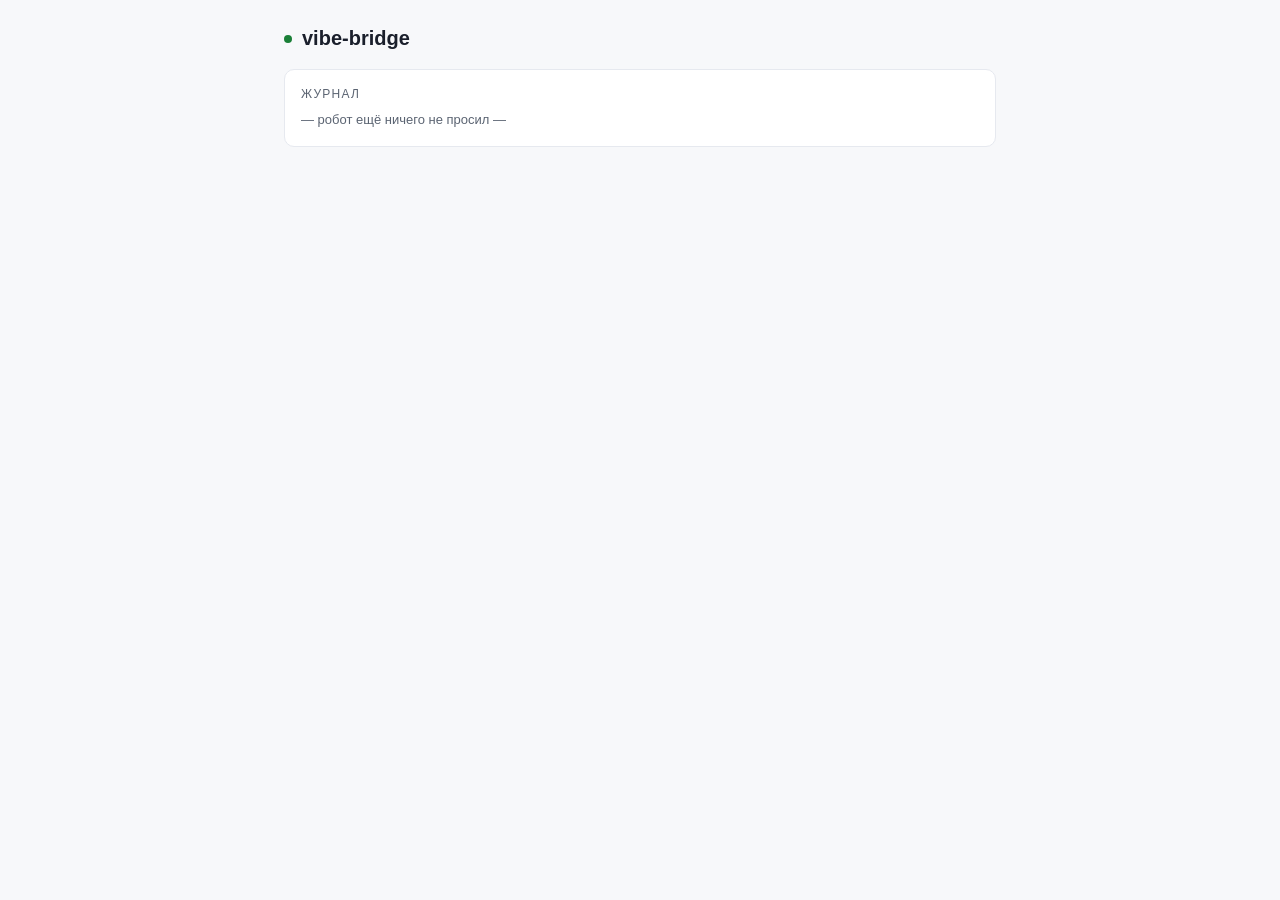
==== macbridge/webui/index.html @ 5246b135 "T-WS: walking skeleton — один ASGI-процесс: MCP-mount + панель + SSE + консент по HTTP - web.py: Sta" ====
<!doctype html>
<html lang="ru">
<head>
<meta charset="utf-8">
<meta name="viewport" content="width=device-width, initial-scale=1">
<title>vibe-bridge</title>
<style>
/* workbench tokens (verbatim subset; canonical: docs/design/ui.md) */
:root{--bg:#f7f8fa;--panel:#fff;--panel-2:#f7f8fa;--ink:#1a1f2b;--muted:#5b6472;
--border:#e6e9ef;--border-strong:#d7dce4;--accent:#2f6feb;--accent-weak:#eaf0fe;
--accent-ink:#fff;--ok:#1a7f37;--ok-weak:#e6f4ea;--warn:#9a6700;--warn-weak:#fff3d6;
--danger:#d1242f;--danger-weak:#fde8e9;--r-control:6px;--r-card:10px;--r-pill:999px;
--dur:.18s;--font-ui:-apple-system,"SF Pro","Segoe UI",sans-serif;
--font-data:ui-monospace,"SF Mono",Menlo,monospace;color-scheme:light}
@media (prefers-color-scheme: dark){:root{color-scheme:dark;--bg:#0f1218;--panel:#161b24;
--panel-2:#1b212c;--ink:#e8ecf3;--muted:#8a93a6;--border:#232a36;--border-strong:#2c3441;
--accent:#4b8bff;--accent-weak:#1b2740;--accent-ink:#0f1218;--ok:#3fb960;--ok-weak:#12281a;
--warn:#d9a93f;--warn-weak:#2b2210;--danger:#e5534b;--danger-weak:#2d1517}}
*{box-sizing:border-box;margin:0}
body{font:13px/1.45 var(--font-ui);background:var(--bg);color:var(--ink);padding:24px;max-width:760px;margin:0 auto}
h1{font-size:20px;display:flex;align-items:center;gap:10px}
.dot{width:8px;height:8px;border-radius:50%;display:inline-block;flex:none}
.card{background:var(--panel);border:1px solid var(--border);border-radius:var(--r-card);padding:16px;margin-top:16px}
.cap{font-size:12px;text-transform:uppercase;letter-spacing:.1em;color:var(--muted);margin-bottom:8px}
.consent{border-color:var(--warn)}
.consent .line{font-size:15px;font-weight:600;margin-bottom:12px}
.btn{font:600 13px var(--font-ui);border-radius:var(--r-control);padding:7px 14px;border:1px solid transparent;cursor:pointer;transition:background var(--dur)}
.btn.primary{background:var(--accent);color:var(--accent-ink)}
.btn.ghost{background:transparent;border-color:var(--border-strong);color:var(--ink)}
.btn.dangerous{background:transparent;border-color:var(--danger);color:var(--danger)}
.btn:focus-visible{outline:2px solid var(--accent);outline-offset:2px}
.row{display:flex;gap:12px;align-items:center;min-height:32px;border-bottom:1px solid var(--border);font-size:13px}
.row:last-child{border-bottom:0}
.row .t{margin-left:auto;color:var(--muted);font-family:var(--font-data);font-size:11px;white-space:nowrap}
.banner{background:var(--panel-2);color:var(--muted);border:1px solid var(--border);border-radius:var(--r-card);padding:8px 16px;margin-top:16px;font-weight:600;display:none}
.mono{font-family:var(--font-data)}
#empty{color:var(--muted)}
</style>
</head>
<body>
<h1><span class="dot" id="statedot" style="background:var(--ok)"></span>vibe-bridge</h1>
<div class="banner" id="paused">Мост на паузе — для робота этот компьютер выглядит выключенным.</div>

<div class="card consent" id="consent" style="display:none">
  <div class="cap">Робот · запрос действия</div>
  <div class="line" id="summary"></div>
  <div style="display:flex;gap:8px;flex-wrap:wrap">
    <button class="btn primary" onclick="decide('allow')">Разрешить</button>
    <button class="btn ghost" onclick="decide('allow_grant')">Разрешить на 15 мин</button>
    <button class="btn dangerous" onclick="decide('deny')">Отклонить</button>
  </div>
</div>

<div class="card">
  <div class="cap">Журнал <span class="mono" id="grant" style="text-transform:none;letter-spacing:0"></span></div>
  <div id="feed"><div id="empty">— робот ещё ничего не просил —</div></div>
</div>

<script>
const DECISION_WORDS = {auto:"исполнено", allow:"разрешено", allow_grant:"разрешено (грант)",
  deny:"отказ владельца", timeout:"таймаут — отказ", paused:"пауза — отказ"};
function render(s){
  document.getElementById("paused").style.display = s.paused ? "block" : "none";
  document.getElementById("statedot").style.background =
    s.paused ? "var(--muted)" : "var(--ok)";
  const c = document.getElementById("consent");
  c.style.display = s.pending ? "block" : "none";
  if (s.pending) document.getElementById("summary").textContent = "Робот хочет: " + s.pending.summary;
  document.getElementById("grant").textContent =
    s.grant_left_s > 0 ? " · грант ещё " + Math.ceil(s.grant_left_s/60) + " мин" : "";
  const feed = document.getElementById("feed");
  if (s.recent && s.recent.length){
    feed.innerHTML = s.recent.slice().reverse().map(e =>
      `<div class="row"><span class="dot" style="background:${e.ok?"var(--ok)":"var(--danger)"}"></span>` +
      `<span>${esc(e.tool)} — ${DECISION_WORDS[e.decision]||esc(e.decision)}${e.ok?"":" ✗"}</span>` +
      `<span class="t">${esc((e.ts||"").slice(11,19))}</span></div>`).join("");
  }
}
function esc(x){const d=document.createElement("div");d.textContent=String(x??"");return d.innerHTML}
async function decide(decision){
  await fetch("/api/consent/decide", {method:"POST",
    headers:{"Content-Type":"application/json"}, body:JSON.stringify({decision})});
}
const es = new EventSource("/events");
es.addEventListener("state", ev => render(JSON.parse(ev.data)));
fetch("/api/state").then(r=>r.json()).then(render);
</script>
</body>
</html>
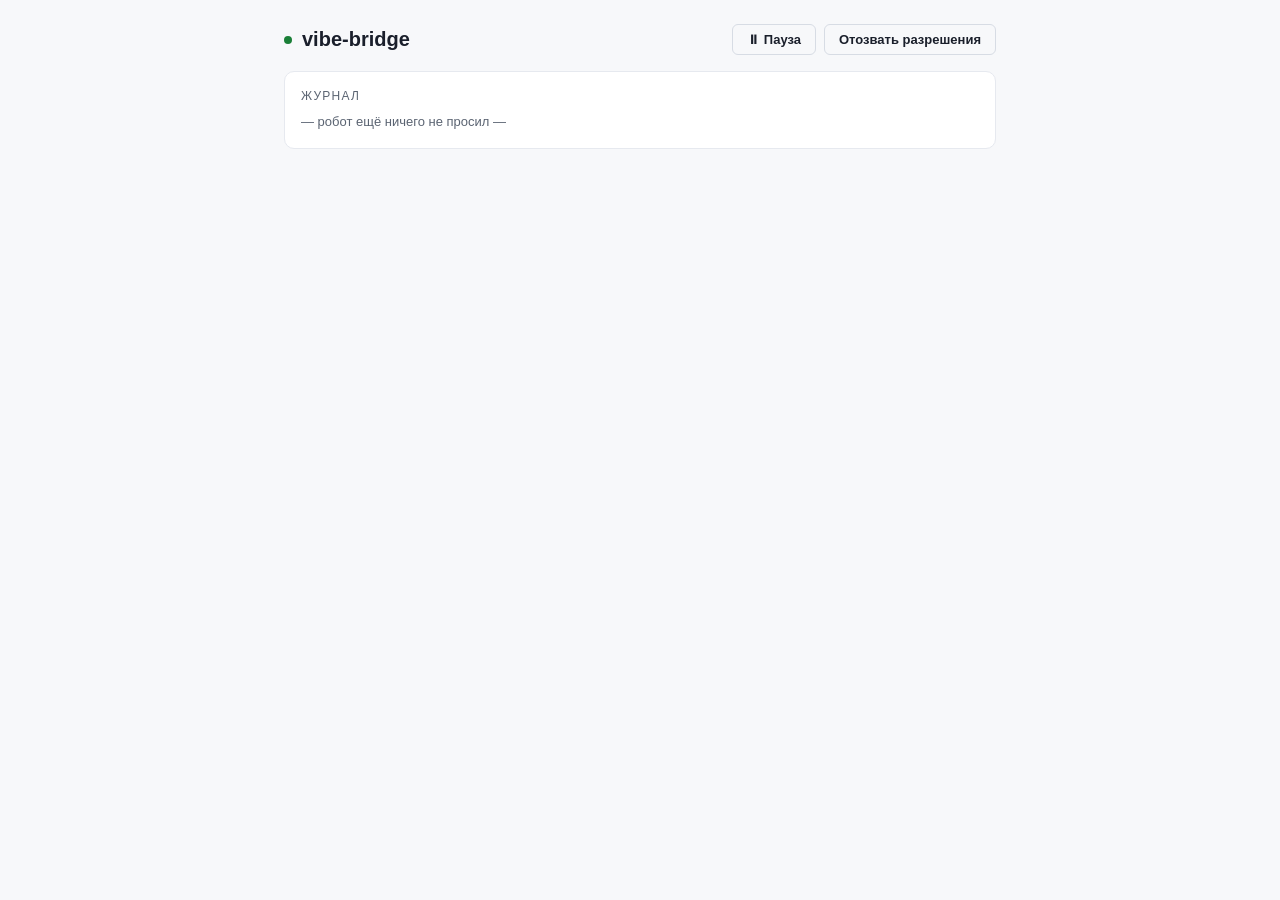
==== commit dc7cc590: "T-CORE: consent v2, карта способностей, человеческий журнал - consent.py: id у запроса, первое валид" ====
--- a/macbridge/webui/index.html
+++ b/macbridge/webui/index.html
@@ -38,7 +38,12 @@
 </style>
 </head>
 <body>
-<h1><span class="dot" id="statedot" style="background:var(--ok)"></span>vibe-bridge</h1>
+<h1><span class="dot" id="statedot" style="background:var(--ok)"></span>vibe-bridge
+  <span style="margin-left:auto;display:flex;gap:8px">
+    <button class="btn ghost" id="pausebtn" onclick="togglePause()">⏸ Пауза</button>
+    <button class="btn ghost" onclick="fetch('/api/grants/revoke',{method:'POST'})" title="Следующее действие снова спросит">Отозвать разрешения</button>
+  </span>
+</h1>
 <div class="banner" id="paused">Мост на паузе — для робота этот компьютер выглядит выключенным.</div>
 
 <div class="card consent" id="consent" style="display:none">
@@ -58,28 +63,41 @@
 
 <script>
 const DECISION_WORDS = {auto:"исполнено", allow:"разрешено", allow_grant:"разрешено (грант)",
-  deny:"отказ владельца", timeout:"таймаут — отказ", paused:"пауза — отказ"};
+  deny:"отказ владельца", timeout:"таймаут — отказ", paused:"пауза — отказ",
+  unavailable:"недоступно на этой системе"};
+let cur = {paused:false, pendingId:null};
 function render(s){
+  cur.paused = s.paused; cur.pendingId = s.pending ? s.pending.id : null;
   document.getElementById("paused").style.display = s.paused ? "block" : "none";
   document.getElementById("statedot").style.background =
     s.paused ? "var(--muted)" : "var(--ok)";
+  document.getElementById("pausebtn").textContent = s.paused ? "▶ Снять паузу" : "⏸ Пауза";
   const c = document.getElementById("consent");
   c.style.display = s.pending ? "block" : "none";
-  if (s.pending) document.getElementById("summary").textContent = "Робот хочет: " + s.pending.summary;
+  if (s.pending){
+    let extra = s.pending_count > 1 ? ` (в очереди ещё ${s.pending_count-1})` : "";
+    document.getElementById("summary").textContent = "Робот хочет: " + s.pending.summary + extra;
+  }
   document.getElementById("grant").textContent =
     s.grant_left_s > 0 ? " · грант ещё " + Math.ceil(s.grant_left_s/60) + " мин" : "";
   const feed = document.getElementById("feed");
   if (s.recent && s.recent.length){
     feed.innerHTML = s.recent.slice().reverse().map(e =>
       `<div class="row"><span class="dot" style="background:${e.ok?"var(--ok)":"var(--danger)"}"></span>` +
-      `<span>${esc(e.tool)} — ${DECISION_WORDS[e.decision]||esc(e.decision)}${e.ok?"":" ✗"}</span>` +
+      `<span>${esc(e.line||e.tool)} — ${DECISION_WORDS[e.decision]||esc(e.decision)}${e.ok?"":" ✗"}</span>` +
       `<span class="t">${esc((e.ts||"").slice(11,19))}</span></div>`).join("");
   }
 }
 function esc(x){const d=document.createElement("div");d.textContent=String(x??"");return d.innerHTML}
 async function decide(decision){
   await fetch("/api/consent/decide", {method:"POST",
-    headers:{"Content-Type":"application/json"}, body:JSON.stringify({decision})});
+    headers:{"Content-Type":"application/json"},
+    body:JSON.stringify({decision, id: cur.pendingId})});
+}
+async function togglePause(){
+  await fetch("/api/pause", {method:"POST",
+    headers:{"Content-Type":"application/json"},
+    body:JSON.stringify({paused: !cur.paused})});
 }
 const es = new EventSource("/events");
 es.addEventListener("state", ev => render(JSON.parse(ev.data)));
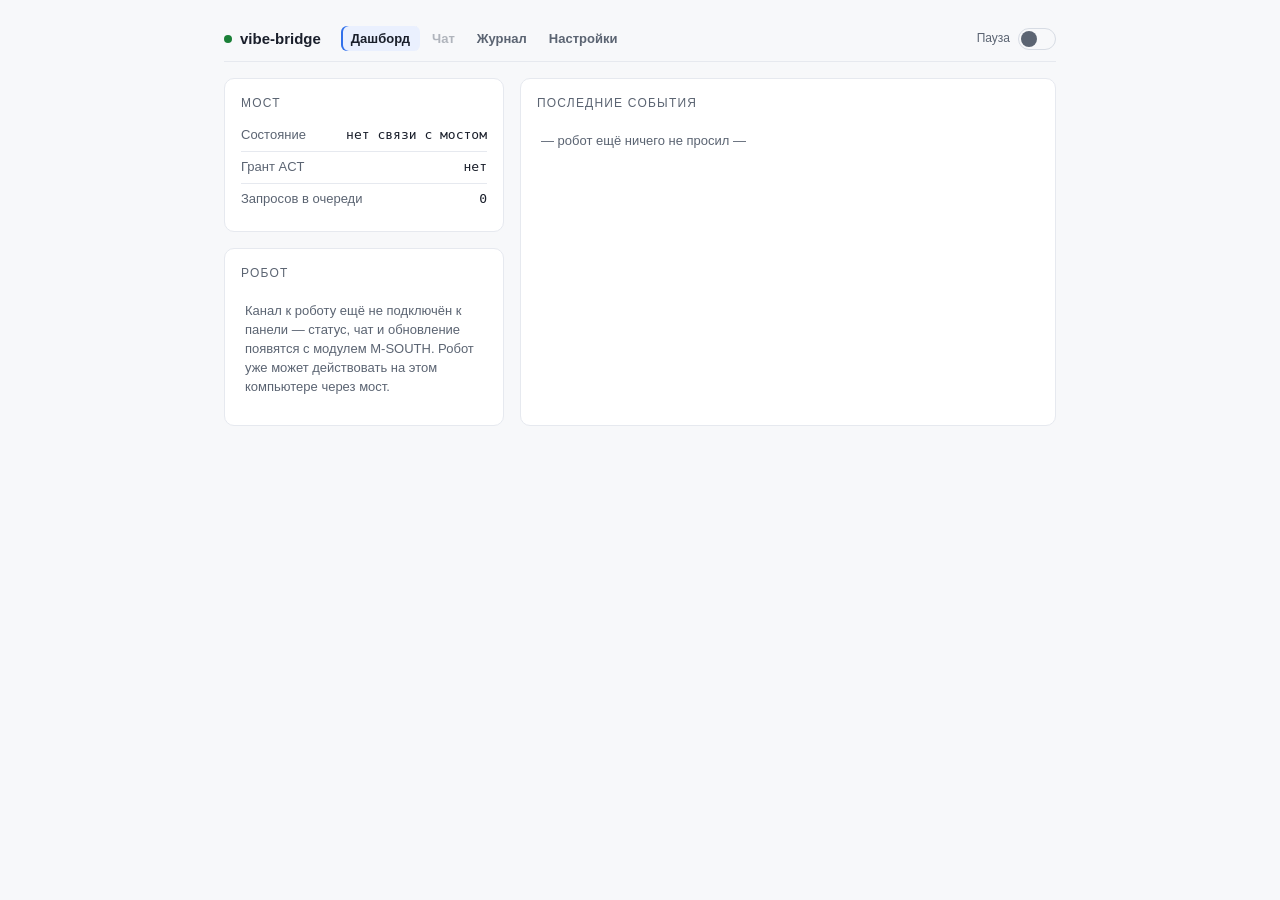
==== commit 1737f7df: "T-PANEL: полноценная панель + фикс замороженного event loop на ACT-консенте - webui: вкладки Дашборд" ====
--- a/macbridge/webui/index.html
+++ b/macbridge/webui/index.html
@@ -10,45 +10,82 @@
 --border:#e6e9ef;--border-strong:#d7dce4;--accent:#2f6feb;--accent-weak:#eaf0fe;
 --accent-ink:#fff;--ok:#1a7f37;--ok-weak:#e6f4ea;--warn:#9a6700;--warn-weak:#fff3d6;
 --danger:#d1242f;--danger-weak:#fde8e9;--r-control:6px;--r-card:10px;--r-pill:999px;
---dur:.18s;--font-ui:-apple-system,"SF Pro","Segoe UI",sans-serif;
+--dur:.18s;--dur-h:.12s;--ease:cubic-bezier(.2,0,0,1);
+--font-ui:-apple-system,"SF Pro","Segoe UI",sans-serif;
 --font-data:ui-monospace,"SF Mono",Menlo,monospace;color-scheme:light}
 @media (prefers-color-scheme: dark){:root{color-scheme:dark;--bg:#0f1218;--panel:#161b24;
 --panel-2:#1b212c;--ink:#e8ecf3;--muted:#8a93a6;--border:#232a36;--border-strong:#2c3441;
 --accent:#4b8bff;--accent-weak:#1b2740;--accent-ink:#0f1218;--ok:#3fb960;--ok-weak:#12281a;
 --warn:#d9a93f;--warn-weak:#2b2210;--danger:#e5534b;--danger-weak:#2d1517}}
+@media (prefers-reduced-motion: reduce){:root{--dur:0s;--dur-h:0s}}
 *{box-sizing:border-box;margin:0}
-body{font:13px/1.45 var(--font-ui);background:var(--bg);color:var(--ink);padding:24px;max-width:760px;margin:0 auto}
-h1{font-size:20px;display:flex;align-items:center;gap:10px}
+body{font:13px/1.45 var(--font-ui);background:var(--bg);color:var(--ink);max-width:880px;margin:0 auto;padding:16px 24px 48px}
+button:focus-visible,a:focus-visible,[tabindex]:focus-visible{outline:2px solid var(--accent);outline-offset:2px}
+.appbar{display:flex;align-items:center;gap:12px;padding:10px 0;border-bottom:1px solid var(--border);position:sticky;top:0;background:var(--bg);z-index:5}
+.appbar .name{font-size:15px;font-weight:600;display:flex;gap:8px;align-items:center}
 .dot{width:8px;height:8px;border-radius:50%;display:inline-block;flex:none}
+.tabs{display:flex;gap:2px;margin-left:8px}
+.tab{padding:5px 10px;border-radius:var(--r-control);color:var(--muted);font-weight:600;background:none;border:none;font-size:13px;cursor:pointer;transition:background var(--dur-h) var(--ease)}
+.tab:hover{background:var(--panel-2)}
+.tab[aria-selected="true"]{background:var(--accent-weak);color:var(--ink);box-shadow:inset 2px 0 0 var(--accent)}
+.tab[disabled]{opacity:.45;cursor:not-allowed}
+.pausewrap{margin-left:auto;display:flex;align-items:center;gap:8px;font-size:12px;color:var(--muted)}
+.switch{width:38px;height:22px;border-radius:var(--r-pill);background:var(--panel-2);border:1px solid var(--border-strong);position:relative;cursor:pointer;transition:background var(--dur) var(--ease)}
+.switch::after{content:"";position:absolute;top:2px;left:2px;width:16px;height:16px;border-radius:50%;background:var(--muted);transition:left var(--dur) var(--ease)}
+.switch[aria-checked="true"]{background:var(--warn-weak);border-color:var(--warn)}
+.switch[aria-checked="true"]::after{left:18px;background:var(--warn)}
+.banner{background:var(--panel-2);color:var(--muted);border:1px solid var(--border);border-radius:var(--r-card);padding:8px 16px;margin-top:12px;font-weight:600;display:none}
 .card{background:var(--panel);border:1px solid var(--border);border-radius:var(--r-card);padding:16px;margin-top:16px}
 .cap{font-size:12px;text-transform:uppercase;letter-spacing:.1em;color:var(--muted);margin-bottom:8px}
 .consent{border-color:var(--warn)}
 .consent .line{font-size:15px;font-weight:600;margin-bottom:12px}
-.btn{font:600 13px var(--font-ui);border-radius:var(--r-control);padding:7px 14px;border:1px solid transparent;cursor:pointer;transition:background var(--dur)}
+.btn{font:600 13px var(--font-ui);border-radius:var(--r-control);padding:7px 14px;border:1px solid transparent;cursor:pointer;transition:background var(--dur-h) var(--ease),border-color var(--dur-h) var(--ease)}
 .btn.primary{background:var(--accent);color:var(--accent-ink)}
 .btn.ghost{background:transparent;border-color:var(--border-strong);color:var(--ink)}
+.btn.ghost:hover{background:var(--panel-2)}
 .btn.dangerous{background:transparent;border-color:var(--danger);color:var(--danger)}
-.btn:focus-visible{outline:2px solid var(--accent);outline-offset:2px}
-.row{display:flex;gap:12px;align-items:center;min-height:32px;border-bottom:1px solid var(--border);font-size:13px}
+.btn[disabled]{opacity:.45;cursor:not-allowed}
+.chip{display:inline-flex;align-items:center;gap:6px;font-family:var(--font-data);font-size:11px;border:1px solid var(--border);border-radius:var(--r-pill);padding:2px 8px;color:var(--ink)}
+.chip.okc{background:var(--ok-weak)} .chip.warnc{background:var(--warn-weak)} .chip.dangerc{background:var(--danger-weak)}
+.dot.ok{background:var(--ok)} .dot.warn{background:var(--warn)} .dot.danger{background:var(--danger)} .dot.mut{background:var(--muted)} .dot.info{background:var(--accent)}
+.kv{display:flex;justify-content:space-between;padding:6px 0;border-bottom:1px solid var(--border)}
+.kv:last-child{border-bottom:0}
+.kv .k{color:var(--muted)} .kv .v{font-family:var(--font-data)}
+.row{display:flex;gap:12px;align-items:center;min-height:34px;padding:0 4px;border-bottom:1px solid var(--border);transition:background var(--dur-h) var(--ease)}
+.row:hover{background:var(--panel-2)}
 .row:last-child{border-bottom:0}
 .row .t{margin-left:auto;color:var(--muted);font-family:var(--font-data);font-size:11px;white-space:nowrap}
-.banner{background:var(--panel-2);color:var(--muted);border:1px solid var(--border);border-radius:var(--r-card);padding:8px 16px;margin-top:16px;font-weight:600;display:none}
-.mono{font-family:var(--font-data)}
-#empty{color:var(--muted)}
+.empty{color:var(--muted);padding:12px 4px}
+.filters{display:flex;gap:2px;margin-bottom:8px}
+.grid2{display:grid;grid-template-columns:280px 1fr;gap:16px}
+@media (max-width:760px){.grid2{grid-template-columns:1fr}}
+table{width:100%;border-collapse:collapse;font-size:13px}
+td,th{text-align:left;padding:7px 8px;border-bottom:1px solid var(--border)}
+th{font-size:12px;text-transform:uppercase;letter-spacing:.08em;color:var(--muted);background:var(--panel-2);position:sticky;top:0}
+td.mono{font-family:var(--font-data);font-size:12px}
+.view{display:none}.view.on{display:block}
+.note{font-size:11px;color:var(--muted)}
 </style>
 </head>
 <body>
-<h1><span class="dot" id="statedot" style="background:var(--ok)"></span>vibe-bridge
-  <span style="margin-left:auto;display:flex;gap:8px">
-    <button class="btn ghost" id="pausebtn" onclick="togglePause()">⏸ Пауза</button>
-    <button class="btn ghost" onclick="fetch('/api/grants/revoke',{method:'POST'})" title="Следующее действие снова спросит">Отозвать разрешения</button>
+<header class="appbar">
+  <span class="name"><span class="dot ok" id="statedot"></span>vibe-bridge</span>
+  <nav class="tabs" role="tablist">
+    <button class="tab" role="tab" aria-selected="true" data-view="dash">Дашборд</button>
+    <button class="tab" role="tab" disabled title="Появится после подключения канала к роботу (модуль M-SOUTH)">Чат</button>
+    <button class="tab" role="tab" aria-selected="false" data-view="journal">Журнал</button>
+    <button class="tab" role="tab" aria-selected="false" data-view="settings">Настройки</button>
+  </nav>
+  <span class="pausewrap">Пауза
+    <span class="switch" id="pauseSw" role="switch" aria-checked="false" tabindex="0" title="Пауза: мост отвечает роботу как выключенный компьютер"></span>
   </span>
-</h1>
-<div class="banner" id="paused">Мост на паузе — для робота этот компьютер выглядит выключенным.</div>
-
-<div class="card consent" id="consent" style="display:none">
+</header>
+
+<div class="banner" id="pausedBanner">Мост на паузе — для робота этот компьютер выглядит выключенным. События копятся в журнале.</div>
+
+<div class="card consent" id="consent" style="display:none" role="alertdialog" aria-label="Запрос согласия">
   <div class="cap">Робот · запрос действия</div>
-  <div class="line" id="summary"></div>
+  <div class="line" id="consentLine"></div>
   <div style="display:flex;gap:8px;flex-wrap:wrap">
     <button class="btn primary" onclick="decide('allow')">Разрешить</button>
     <button class="btn ghost" onclick="decide('allow_grant')">Разрешить на 15 мин</button>
@@ -56,52 +93,156 @@
   </div>
 </div>
 
-<div class="card">
-  <div class="cap">Журнал <span class="mono" id="grant" style="text-transform:none;letter-spacing:0"></span></div>
-  <div id="feed"><div id="empty">— робот ещё ничего не просил —</div></div>
-</div>
+<!-- Дашборд -->
+<section class="view on" id="view-dash">
+  <div class="grid2">
+    <div>
+      <div class="card" style="margin-top:16px">
+        <div class="cap">Мост</div>
+        <div class="kv"><span class="k">Состояние</span><span class="v" id="bridgeState">—</span></div>
+        <div class="kv"><span class="k">Грант ACT</span><span class="v" id="grantLeft">нет</span></div>
+        <div class="kv"><span class="k">Запросов в очереди</span><span class="v" id="pendCount">0</span></div>
+      </div>
+      <div class="card">
+        <div class="cap">Робот</div>
+        <p class="empty">Канал к роботу ещё не подключён к панели — статус, чат и обновление появятся с модулем M-SOUTH. Робот уже может действовать на этом компьютере через мост.</p>
+      </div>
+    </div>
+    <div class="card" style="margin-top:16px;padding:8px 16px">
+      <div class="cap" style="padding-top:8px">Последние события</div>
+      <div id="feed"><div class="empty">— робот ещё ничего не просил —</div></div>
+    </div>
+  </div>
+</section>
+
+<!-- Журнал -->
+<section class="view" id="view-journal">
+  <div class="card">
+    <div class="filters" role="group" aria-label="Фильтр журнала">
+      <button class="tab" aria-selected="true" data-flt="all">Все</button>
+      <button class="tab" aria-selected="false" data-flt="refused">Отказы</button>
+      <button class="tab" aria-selected="false" data-flt="act">ACT</button>
+      <button class="tab" aria-selected="false" data-flt="read">READ</button>
+      <span class="note" id="jTotal" style="margin-left:auto;align-self:center"></span>
+    </div>
+    <div id="journal"><div class="empty">— пусто —</div></div>
+    <div style="margin-top:8px"><button class="btn ghost" id="moreBtn" onclick="loadJournal(false)" style="display:none">Показать ещё</button></div>
+  </div>
+</section>
+
+<!-- Настройки -->
+<section class="view" id="view-settings">
+  <div class="card">
+    <div class="cap">Способности этого компьютера</div>
+    <table aria-label="Карта способностей"><thead><tr><th>Способность</th><th>Класс</th><th>Статус</th></tr></thead>
+    <tbody id="capTable"></tbody></table>
+    <p class="note" style="margin-top:8px">Недоступная способность отвечает роботу честной причиной мгновенно — она не ждёт таймаута и не спрашивает вас.</p>
+  </div>
+  <div class="card">
+    <div class="cap">Разрешения</div>
+    <p style="margin-bottom:8px">Грант «Разрешить на 15 мин» действует на класс действий. Отзыв вернёт вопрос на следующем действии.</p>
+    <button class="btn ghost" onclick="fetch('/api/grants/revoke',{method:'POST'}).then(refresh)">Отозвать разрешения</button>
+  </div>
+  <div class="card">
+    <div class="cap">Доступ</div>
+    <div class="kv"><span class="k">Режим</span><span class="v" id="modeInfo">gateway (через agentgateway, loopback)</span></div>
+    <div class="kv"><span class="k">MCP-адрес</span><span class="v">127.0.0.1:48620/mcp</span></div>
+    <p class="note" style="margin-top:8px">Пейринг телефона и робота напрямую (standalone-режим) появится с модулями M-PHONE и M-WIZARD.</p>
+  </div>
+</section>
 
 <script>
-const DECISION_WORDS = {auto:"исполнено", allow:"разрешено", allow_grant:"разрешено (грант)",
+const DW = {auto:"исполнено", allow:"разрешено", allow_grant:"по гранту",
   deny:"отказ владельца", timeout:"таймаут — отказ", paused:"пауза — отказ",
-  unavailable:"недоступно на этой системе"};
-let cur = {paused:false, pendingId:null};
+  unavailable:"недоступно"};
+const CAPW = {available:["ok","доступно"], "needs-permission":["warn","нужны права"],
+  unavailable:["danger","недоступно"]};
+let cur = {paused:false, pendingId:null, flt:"all", offset:0};
+
+function esc(x){const d=document.createElement("div");d.textContent=String(x??"");return d.innerHTML}
+function rowHtml(e){
+  const cls = e.ok ? "ok" : (e.decision==="paused"||e.decision==="timeout" ? "mut" : "danger");
+  return `<div class="row"><span class="dot ${cls}"></span>`+
+    `<span>${esc(e.line||e.tool)} — ${DW[e.decision]||esc(e.decision)}${e.ok?"":" ✗"}</span>`+
+    `<span class="t">${esc((e.ts||"").slice(0,19).replace("T"," "))}</span></div>`;
+}
 function render(s){
   cur.paused = s.paused; cur.pendingId = s.pending ? s.pending.id : null;
-  document.getElementById("paused").style.display = s.paused ? "block" : "none";
-  document.getElementById("statedot").style.background =
-    s.paused ? "var(--muted)" : "var(--ok)";
-  document.getElementById("pausebtn").textContent = s.paused ? "▶ Снять паузу" : "⏸ Пауза";
+  document.getElementById("pausedBanner").style.display = s.paused ? "block" : "none";
+  document.getElementById("statedot").className = "dot " + (s.paused ? "mut" : (s.pending ? "warn" : "ok"));
+  document.getElementById("pauseSw").setAttribute("aria-checked", s.paused);
+  document.getElementById("bridgeState").textContent = s.paused ? "на паузе" : "активен";
+  document.getElementById("grantLeft").textContent =
+    s.grant_left_s > 0 ? "ещё " + Math.ceil(s.grant_left_s/60) + " мин" : "нет";
+  document.getElementById("pendCount").textContent = s.pending_count;
   const c = document.getElementById("consent");
   c.style.display = s.pending ? "block" : "none";
   if (s.pending){
-    let extra = s.pending_count > 1 ? ` (в очереди ещё ${s.pending_count-1})` : "";
-    document.getElementById("summary").textContent = "Робот хочет: " + s.pending.summary + extra;
+    const extra = s.pending_count > 1 ? ` (в очереди ещё ${s.pending_count-1})` : "";
+    document.getElementById("consentLine").textContent = "Робот хочет: " + s.pending.summary + extra;
   }
-  document.getElementById("grant").textContent =
-    s.grant_left_s > 0 ? " · грант ещё " + Math.ceil(s.grant_left_s/60) + " мин" : "";
   const feed = document.getElementById("feed");
-  if (s.recent && s.recent.length){
-    feed.innerHTML = s.recent.slice().reverse().map(e =>
-      `<div class="row"><span class="dot" style="background:${e.ok?"var(--ok)":"var(--danger)"}"></span>` +
-      `<span>${esc(e.line||e.tool)} — ${DECISION_WORDS[e.decision]||esc(e.decision)}${e.ok?"":" ✗"}</span>` +
-      `<span class="t">${esc((e.ts||"").slice(11,19))}</span></div>`).join("");
-  }
-}
-function esc(x){const d=document.createElement("div");d.textContent=String(x??"");return d.innerHTML}
+  if (s.recent && s.recent.length)
+    feed.innerHTML = s.recent.slice().reverse().map(rowHtml).join("");
+}
 async function decide(decision){
   await fetch("/api/consent/decide", {method:"POST",
     headers:{"Content-Type":"application/json"},
     body:JSON.stringify({decision, id: cur.pendingId})});
 }
+async function refresh(){ render(await (await fetch("/api/state")).json()); }
+document.getElementById("pauseSw").addEventListener("click", togglePause);
+document.getElementById("pauseSw").addEventListener("keydown", e=>{
+  if(e.key===" "||e.key==="Enter"){e.preventDefault();togglePause();}});
 async function togglePause(){
   await fetch("/api/pause", {method:"POST",
     headers:{"Content-Type":"application/json"},
     body:JSON.stringify({paused: !cur.paused})});
-}
+  refresh();
+}
+/* tabs */
+document.querySelectorAll(".tab[data-view]").forEach(b=>b.addEventListener("click", ()=>{
+  document.querySelectorAll(".tab[data-view]").forEach(x=>x.setAttribute("aria-selected", x===b));
+  document.querySelectorAll(".view").forEach(v=>v.classList.toggle("on", v.id==="view-"+b.dataset.view));
+  if (b.dataset.view==="journal") loadJournal(true);
+  if (b.dataset.view==="settings") loadCaps();
+}));
+/* journal */
+document.querySelectorAll(".tab[data-flt]").forEach(b=>b.addEventListener("click", ()=>{
+  document.querySelectorAll(".tab[data-flt]").forEach(x=>x.setAttribute("aria-selected", x===b));
+  cur.flt = b.dataset.flt; loadJournal(true);
+}));
+async function loadJournal(reset){
+  if (reset){ cur.offset = 0; }
+  const r = await fetch(`/api/journal?filter=${cur.flt}&offset=${cur.offset}&limit=50`);
+  if (!r.ok){ document.getElementById("journal").innerHTML =
+    `<div class="empty">Журнал недоступен (${r.status})</div>`; return; }
+  const page = await r.json();
+  const html = page.entries.map(rowHtml).join("");
+  const el = document.getElementById("journal");
+  if (reset) el.innerHTML = html || '<div class="empty">— робот ещё ничего не просил —</div>';
+  else el.insertAdjacentHTML("beforeend", html);
+  cur.offset += page.entries.length;
+  document.getElementById("jTotal").textContent = `${cur.offset} из ${page.total}`;
+  document.getElementById("moreBtn").style.display = cur.offset < page.total ? "inline-block" : "none";
+}
+/* capabilities */
+async function loadCaps(){
+  const caps = await (await fetch("/api/capabilities")).json();
+  document.getElementById("capTable").innerHTML = Object.entries(caps)
+    .sort((a,b)=>a[0].localeCompare(b[0]))
+    .map(([name, i])=>{
+      const [cls, word] = CAPW[i.status] || ["mut", i.status];
+      const reason = i.reason ? ` <span class="note">${esc(i.reason)}</span>` : "";
+      return `<tr><td class="mono">${esc(name)}</td><td class="mono">${i.class.toUpperCase()}</td>`+
+        `<td><span class="chip"><span class="dot ${cls}"></span>${word}</span>${reason}</td></tr>`;
+    }).join("");
+}
+/* live */
 const es = new EventSource("/events");
 es.addEventListener("state", ev => render(JSON.parse(ev.data)));
-fetch("/api/state").then(r=>r.json()).then(render);
+es.onerror = ()=>{ document.getElementById("bridgeState").textContent = "нет связи с мостом"; };
+refresh();
 </script>
 </body>
 </html>
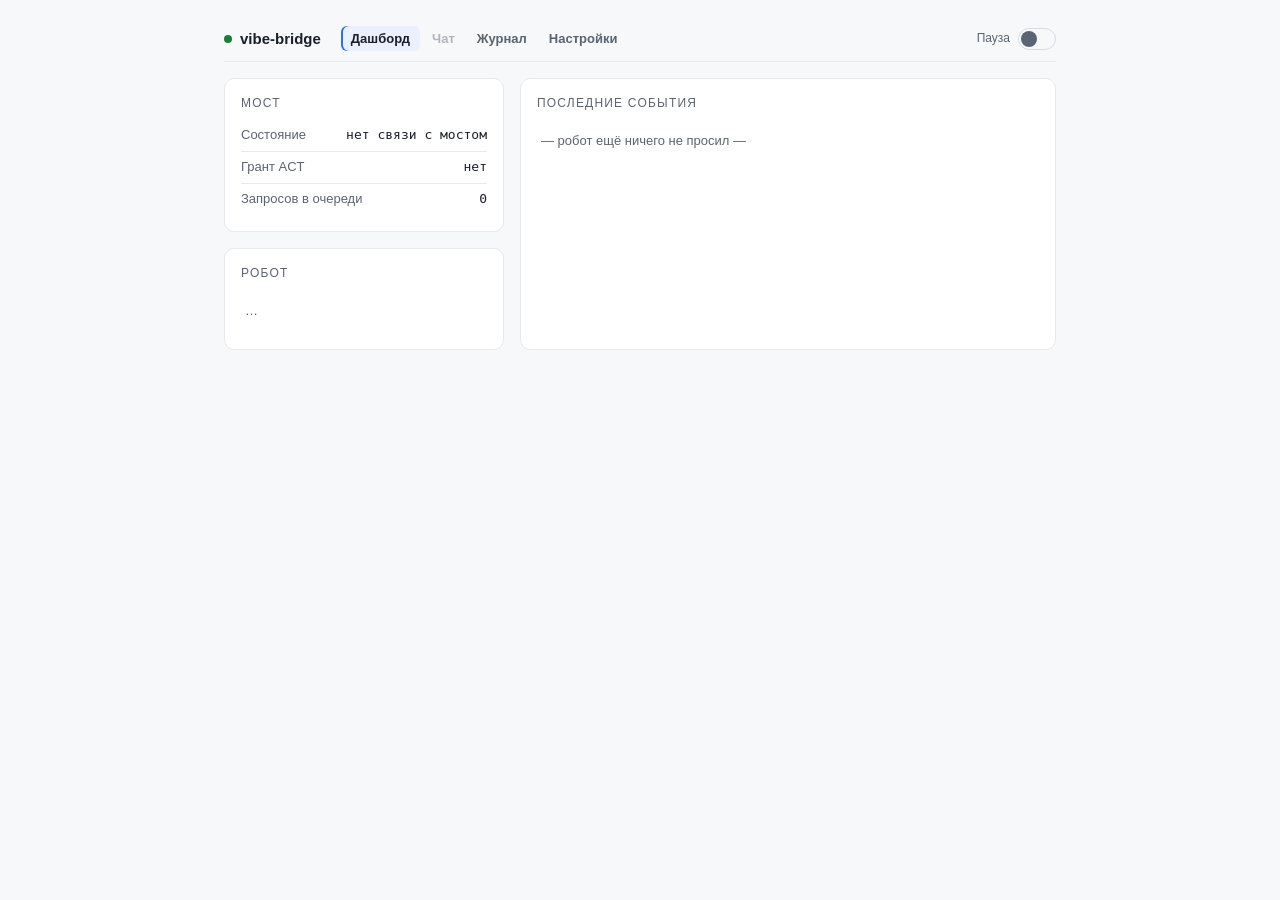
==== commit 5611ddf5: "T-SOUTH: клиент робота — чат/статус/апдейт/события против контракта §6 - robot.py: RobotClient — cha" ====
--- a/macbridge/webui/index.html
+++ b/macbridge/webui/index.html
@@ -72,7 +72,7 @@
   <span class="name"><span class="dot ok" id="statedot"></span>vibe-bridge</span>
   <nav class="tabs" role="tablist">
     <button class="tab" role="tab" aria-selected="true" data-view="dash">Дашборд</button>
-    <button class="tab" role="tab" disabled title="Появится после подключения канала к роботу (модуль M-SOUTH)">Чат</button>
+    <button class="tab" role="tab" aria-selected="false" data-view="chat" id="chatTab" disabled title="Чат станет доступен, когда робот подключён к панели">Чат</button>
     <button class="tab" role="tab" aria-selected="false" data-view="journal">Журнал</button>
     <button class="tab" role="tab" aria-selected="false" data-view="settings">Настройки</button>
   </nav>
@@ -105,13 +105,26 @@
       </div>
       <div class="card">
         <div class="cap">Робот</div>
-        <p class="empty">Канал к роботу ещё не подключён к панели — статус, чат и обновление появятся с модулем M-SOUTH. Робот уже может действовать на этом компьютере через мост.</p>
+        <div id="robotCard"><p class="empty">…</p></div>
       </div>
     </div>
     <div class="card" style="margin-top:16px;padding:8px 16px">
       <div class="cap" style="padding-top:8px">Последние события</div>
       <div id="feed"><div class="empty">— робот ещё ничего не просил —</div></div>
     </div>
+  </div>
+</section>
+
+<!-- Чат -->
+<section class="view" id="view-chat">
+  <div class="card">
+    <div class="cap">Чат с роботом</div>
+    <div id="chatFeed"><div class="empty">Скажите роботу привет — контекст разговора живёт у мозга робота, не на панели.</div></div>
+    <div style="display:flex;gap:8px;margin-top:12px">
+      <input id="chatInput" style="flex:1;font:13px var(--font-ui);color:var(--ink);background:var(--panel);border:1px solid var(--border-strong);border-radius:var(--r-control);padding:8px 10px" placeholder="Сообщение роботу…">
+      <button class="btn primary" id="chatSend" onclick="sendChat()">Отправить</button>
+    </div>
+    <p class="note" id="chatNote" style="margin-top:6px"></p>
   </div>
 </section>
 
@@ -182,9 +195,86 @@
     document.getElementById("consentLine").textContent = "Робот хочет: " + s.pending.summary + extra;
   }
   const feed = document.getElementById("feed");
-  if (s.recent && s.recent.length)
-    feed.innerHTML = s.recent.slice().reverse().map(rowHtml).join("");
-}
+  const evRows = (s.robot_events||[]).map(e =>
+    `<div class="row"><span class="dot info"></span><span>${esc(e.text||e.kind)}</span>`+
+    `<span class="t">${esc((e.ts||"").slice(0,19).replace("T"," "))}</span></div>`);
+  const auditRows = (s.recent||[]).slice().reverse().map(rowHtml);
+  const rows = evRows.concat(auditRows);
+  if (rows.length) feed.innerHTML = rows.join("");
+  renderRobot(s.robot || {});
+}
+function renderRobot(r){
+  const el = document.getElementById("robotCard");
+  const tab = document.getElementById("chatTab");
+  if (!r.configured){
+    tab.disabled = true;
+    el.innerHTML = '<p class="empty">Робот не подключён к панели. Подключение (пейринг) появится с визардом; робот уже может действовать на этом компьютере через мост.</p>';
+    return;
+  }
+  tab.disabled = false;   /* chat needs only "configured" — offline is honest per-message */
+  tab.title = r.online ? "" : "Робот недоступен — чат отправит с пометкой";
+  if (!r.online){
+    const since = r.offline_since ? new Date(r.offline_since*1000).toLocaleTimeString().slice(0,5) : "";
+    el.innerHTML = `<p><span class="chip"><span class="dot mut"></span>недоступен${since?" с "+since:""}</span></p>`+
+      `<p class="note" style="margin-top:8px">${esc(r.reason||"")}. Проверьте питание робота, его Wi-Fi и связь (Tailscale).</p>`;
+    return;
+  }
+  el.innerHTML =
+    `<div class="kv"><span class="k">Статус</span><span class="v"><span class="chip okc"><span class="dot ok"></span>в сети</span></span></div>`+
+    (r.version?`<div class="kv"><span class="k">Версия</span><span class="v">${esc(r.version)}${r.build?" · build "+esc(r.build):""}</span></div>`:"")+
+    (r.orchestrator?`<div class="kv"><span class="k">Мозг</span><span class="v">${esc(r.orchestrator)}</span></div>`:"")+
+    (r.uptime_s?`<div class="kv"><span class="k">Аптайм</span><span class="v">${Math.floor(r.uptime_s/3600)} ч</span></div>`:"")+
+    `<div style="margin-top:12px"><button class="btn ghost" id="updBtn" onclick="updateRobot(this)">Обновить робота</button></div>`;
+}
+async function updateRobot(btn){
+  if (btn.dataset.armed !== "1"){
+    btn.dataset.armed = "1"; btn.textContent = "Точно обновить?";
+    setTimeout(()=>{btn.dataset.armed=""; btn.textContent="Обновить робота";}, 4000);
+    return;
+  }
+  btn.disabled = true; btn.textContent = "Обновляется…";
+  const r = await (await fetch("/api/robot/update", {method:"POST"})).json();
+  btn.textContent = r.ok ? "Запущено — робот может замолчать на минуты" :
+    ("Не вышло: " + (r.error||""));
+  setTimeout(()=>{btn.disabled=false; btn.dataset.armed=""; btn.textContent="Обновить робота";}, 8000);
+}
+let chatBusy = false;
+function chatRow(who, text, cls){
+  return `<div class="row"><span class="dot ${cls||"mut"}"></span>`+
+    `<span><b>${who}:</b> ${esc(text)}</span></div>`;
+}
+async function sendChat(){
+  if (chatBusy) return;
+  const inp = document.getElementById("chatInput");
+  const text = inp.value.trim(); if (!text) return;
+  const feed = document.getElementById("chatFeed");
+  if (feed.querySelector(".empty")) feed.innerHTML = "";
+  feed.insertAdjacentHTML("beforeend", chatRow("Вы", text, "info"));
+  chatBusy = true;
+  document.getElementById("chatNote").textContent = "Робот думает…";
+  document.getElementById("chatSend").disabled = true;
+  try{
+    const r = await (await fetch("/api/robot/chat", {method:"POST",
+      headers:{"Content-Type":"application/json"}, body:JSON.stringify({text})})).json();
+    if (r.ok){
+      feed.insertAdjacentHTML("beforeend", chatRow("Робот", r.reply, "ok"));
+      inp.value = "";
+      document.getElementById("chatNote").textContent = "";
+    } else {
+      feed.insertAdjacentHTML("beforeend",
+        chatRow("—", (r.undelivered?"не доставлено: ":"")+(r.error||""), "danger"));
+      document.getElementById("chatNote").textContent = "Текст сохранён в поле — можно повторить.";
+    }
+  } catch(e){
+    document.getElementById("chatNote").textContent = "Нет связи с мостом.";
+  } finally {
+    chatBusy = false; document.getElementById("chatSend").disabled = false;
+    feed.scrollTop = feed.scrollHeight;
+  }
+}
+document.addEventListener("keydown", e=>{
+  if (e.target.id==="chatInput" && e.key==="Enter") sendChat();
+});
 async function decide(decision){
   await fetch("/api/consent/decide", {method:"POST",
     headers:{"Content-Type":"application/json"},
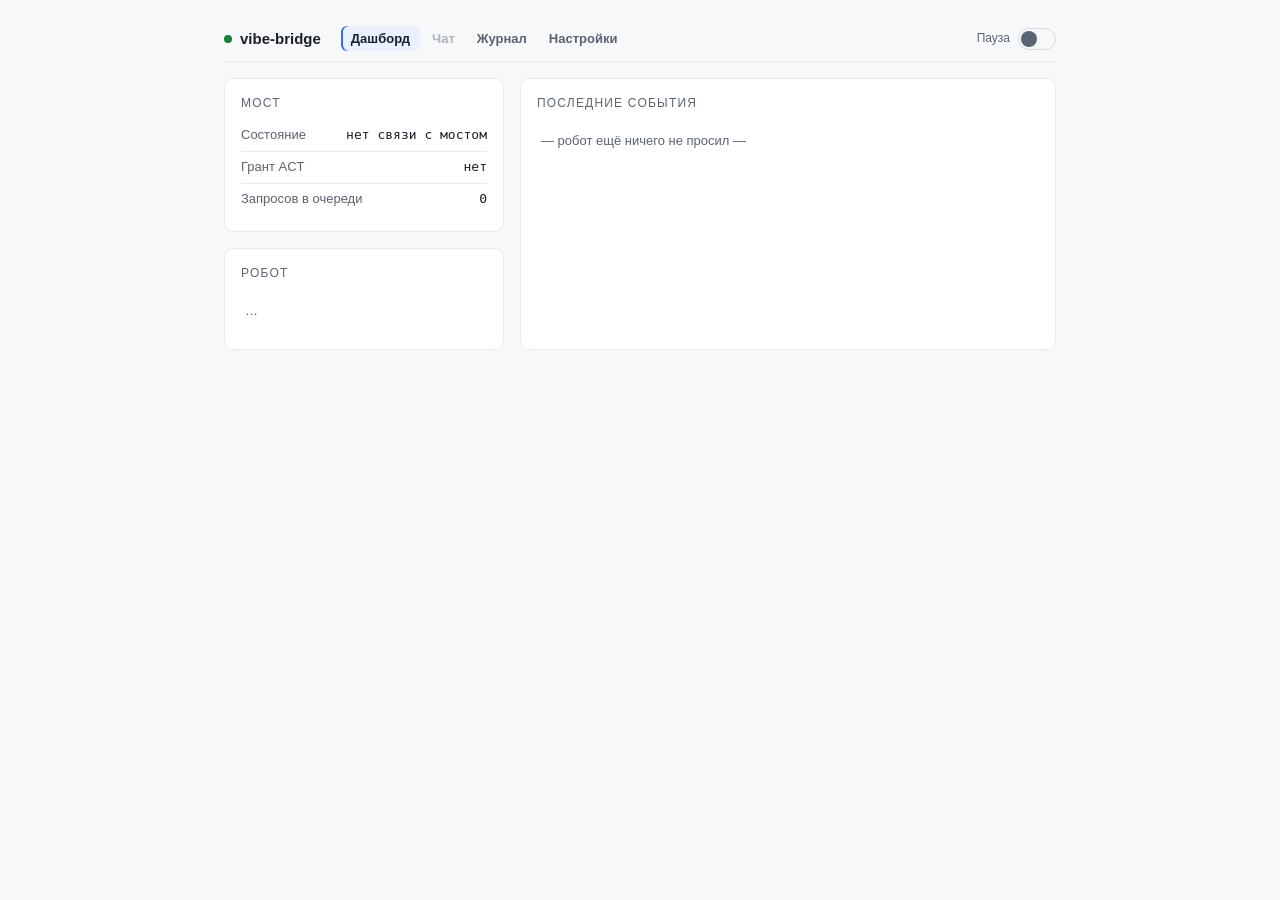
==== commit 58619be7: "T-WIZARD-a: онбординг-ядро — FAT-генераторы + одноразовый пейринг /pair - wizard.py: firstrun.sh офи" ====
--- a/macbridge/webui/index.html
+++ b/macbridge/webui/index.html
@@ -3,6 +3,9 @@
 <head>
 <meta charset="utf-8">
 <meta name="viewport" content="width=device-width, initial-scale=1">
+<meta name="theme-color" content="#2f6feb">
+<link rel="manifest" href="/manifest.webmanifest">
+<link rel="apple-touch-icon" href="/icon-180.png">
 <title>vibe-bridge</title>
 <style>
 /* workbench tokens (verbatim subset; canonical: docs/design/ui.md) */
@@ -157,6 +160,14 @@
     <button class="btn ghost" onclick="fetch('/api/grants/revoke',{method:'POST'}).then(refresh)">Отозвать разрешения</button>
   </div>
   <div class="card">
+    <div class="cap">Подключить робота (новая Raspberry Pi)</div>
+    <div id="wizardCard"><p class="empty">Загружаю…</p></div>
+  </div>
+  <div class="card">
+    <div class="cap">Телефон</div>
+    <div id="phoneCard"><p class="empty">Загружаю…</p></div>
+  </div>
+  <div class="card">
     <div class="cap">Доступ</div>
     <div class="kv"><span class="k">Режим</span><span class="v" id="modeInfo">gateway (через agentgateway, loopback)</span></div>
     <div class="kv"><span class="k">MCP-адрес</span><span class="v">127.0.0.1:48620/mcp</span></div>
@@ -276,9 +287,14 @@
   if (e.target.id==="chatInput" && e.key==="Enter") sendChat();
 });
 async function decide(decision){
-  await fetch("/api/consent/decide", {method:"POST",
+  const r = await fetch("/api/consent/decide", {method:"POST",
     headers:{"Content-Type":"application/json"},
     body:JSON.stringify({decision, id: cur.pendingId})});
+  if (r.status === 404){
+    document.getElementById("consentLine").textContent =
+      "Запрос уже решён с другой поверхности или истёк.";
+    setTimeout(refresh, 1200);
+  }
 }
 async function refresh(){ render(await (await fetch("/api/state")).json()); }
 document.getElementById("pauseSw").addEventListener("click", togglePause);
@@ -295,7 +311,7 @@
   document.querySelectorAll(".tab[data-view]").forEach(x=>x.setAttribute("aria-selected", x===b));
   document.querySelectorAll(".view").forEach(v=>v.classList.toggle("on", v.id==="view-"+b.dataset.view));
   if (b.dataset.view==="journal") loadJournal(true);
-  if (b.dataset.view==="settings") loadCaps();
+  if (b.dataset.view==="settings"){ loadCaps(); loadPhone(); loadWizard(); }
 }));
 /* journal */
 document.querySelectorAll(".tab[data-flt]").forEach(b=>b.addEventListener("click", ()=>{
@@ -316,6 +332,93 @@
   document.getElementById("jTotal").textContent = `${cur.offset} из ${page.total}`;
   document.getElementById("moreBtn").style.display = cur.offset < page.total ? "inline-block" : "none";
 }
+/* wizard */
+async function loadWizard(){
+  const el = document.getElementById("wizardCard");
+  try{
+    const d = await (await fetch("/api/wizard/disks")).json();
+    let html = `<ol style="margin:0 0 10px 18px">
+      <li>Прошейте карту официальным <b>Raspberry Pi Imager</b>: стоковый Raspberry Pi OS (64-bit), без своих настроек.</li>
+      <li>Не вынимая карту из компьютера, выберите её boot-раздел ниже.</li>
+      <li>Мост запишет Wi-Fi, имя и одноразовый ключ связки — карта поедет в робота.</li></ol>`;
+    if (d.boot_volumes && d.boot_volumes.length){
+      html += `<div class="field"><label>Boot-раздел карты</label>
+        <select id="wzMount" style="width:100%;font:13px var(--font-ui);padding:8px;border:1px solid var(--border-strong);border-radius:var(--r-control);background:var(--panel);color:var(--ink)">`+
+        d.boot_volumes.map(v=>`<option>${esc(v)}</option>`).join("")+`</select></div>`+
+        `<div class="field"><label>Wi-Fi сеть робота</label><input id="wzSsid"></div>`+
+        `<div class="field"><label>Пароль Wi-Fi</label><input id="wzPsk" type="password"></div>`+
+        `<div class="field"><label>Имя робота</label><input id="wzName" value="Вася"></div>`+
+        `<button class="btn primary" onclick="wizardPrepare()">Записать на карту</button>`+
+        `<p class="note" id="wzNote" style="margin-top:6px"></p>`;
+    } else {
+      html += `<p class="empty">Boot-раздел не найден — вставьте прошитую карту (после Imager раздел появится сам).</p>`+
+        `<button class="btn ghost" onclick="loadWizard()">Проверить снова</button>`;
+    }
+    el.innerHTML = html;
+  } catch(e){ el.innerHTML = '<p class="empty">Не удалось опросить диски.</p>'; }
+}
+async function wizardPrepare(){
+  const note = document.getElementById("wzNote");
+  note.textContent = "Записываю…";
+  const body = {mount_path: document.getElementById("wzMount").value,
+    ssid: document.getElementById("wzSsid").value,
+    psk: document.getElementById("wzPsk").value,
+    name: document.getElementById("wzName").value};
+  const r = await fetch("/api/wizard/prepare", {method:"POST",
+    headers:{"Content-Type":"application/json"}, body: JSON.stringify(body)});
+  const d = await r.json();
+  note.textContent = r.ok
+    ? "Готово ✓ Извлеките карту, вставьте в робота и включите питание. Когда робот свяжется, мост скажет — и карточка «Робот» оживёт."
+    : ("Не вышло: " + (d.error||r.status));
+}
+/* phone / push */
+function b64ToU8(b64){
+  const pad = "=".repeat((4 - b64.length % 4) % 4);
+  const raw = atob((b64 + pad).replace(/-/g, "+").replace(/_/g, "/"));
+  return Uint8Array.from(raw, ch => ch.charCodeAt(0));
+}
+async function loadPhone(){
+  const el = document.getElementById("phoneCard");
+  try{
+    const p = await (await fetch("/api/phone")).json();
+    let rows = "";
+    if (p.https_url){
+      rows += `<div class="kv"><span class="k">Адрес для телефона</span><span class="v">${esc(p.https_url)}</span></div>`+
+        `<p style="margin:8px 0 4px">Откройте эту ссылку на телефоне (перешлите себе — AirDrop/Заметки); она сразу выполнит вход:</p>`+
+        `<p class="v mono" style="user-select:all;word-break:break-all">${esc(p.phone_link)}</p>`+
+        `<button class="btn ghost" style="margin-top:6px" onclick="navigator.clipboard.writeText(${JSON.stringify(p.phone_link)}).then(()=>this.textContent='Скопировано ✓')">Скопировать ссылку</button>`;
+    } else if (p.dns_name){
+      rows += `<p style="margin-bottom:8px">Панель ещё не опубликована в tailnet по HTTPS. Один раз выполните на этом компьютере:</p>`+
+        `<p class="v mono" style="user-select:all">${esc(p.setup_command)}</p>`+
+        `<p class="note" style="margin-top:6px">Нужны MagicDNS и HTTPS-сертификаты, включённые в админке Tailscale. После этого адрес появится здесь.</p>`;
+    } else {
+      rows += `<p class="empty">Tailscale на этом компьютере не найден — телефонный доступ работает через tailnet (ADR-0004).</p>`;
+    }
+    rows += `<div class="kv"><span class="k">Пуш-подписок</span><span class="v">${p.subscriptions}</span></div>`;
+    rows += `<div style="margin-top:12px"><button class="btn ghost" id="pushBtn" onclick="enablePush()">Включить пуши на этом устройстве</button></div>`+
+      `<p class="note" id="pushNote" style="margin-top:6px">iPhone: сначала «Поделиться → На экран “Домой”», пуши работают только из установленной PWA.</p>`;
+    el.innerHTML = rows;
+  } catch(e){ el.innerHTML = '<p class="empty">Не удалось получить состояние.</p>'; }
+}
+async function enablePush(){
+  const note = document.getElementById("pushNote");
+  try{
+    if (!("serviceWorker" in navigator) || !("PushManager" in window)){
+      note.textContent = "Этот браузер не умеет Web Push."; return;
+    }
+    const reg = await navigator.serviceWorker.ready;
+    const perm = await Notification.requestPermission();
+    if (perm !== "granted"){ note.textContent = "Уведомления запрещены в браузере."; return; }
+    const key = (await (await fetch("/api/push/vapid")).json()).key;
+    const sub = await reg.pushManager.subscribe({
+      userVisibleOnly: true, applicationServerKey: b64ToU8(key)});
+    const r = await (await fetch("/api/push/subscribe", {method:"POST",
+      headers:{"Content-Type":"application/json"},
+      body: JSON.stringify({subscription: sub.toJSON()})})).json();
+    note.textContent = "Пуши включены ✓ (подписок: " + r.count + ")";
+  } catch(e){ note.textContent = "Не вышло: " + e.message; }
+}
+if ("serviceWorker" in navigator) navigator.serviceWorker.register("/sw.js");
 /* capabilities */
 async function loadCaps(){
   const caps = await (await fetch("/api/capabilities")).json();
